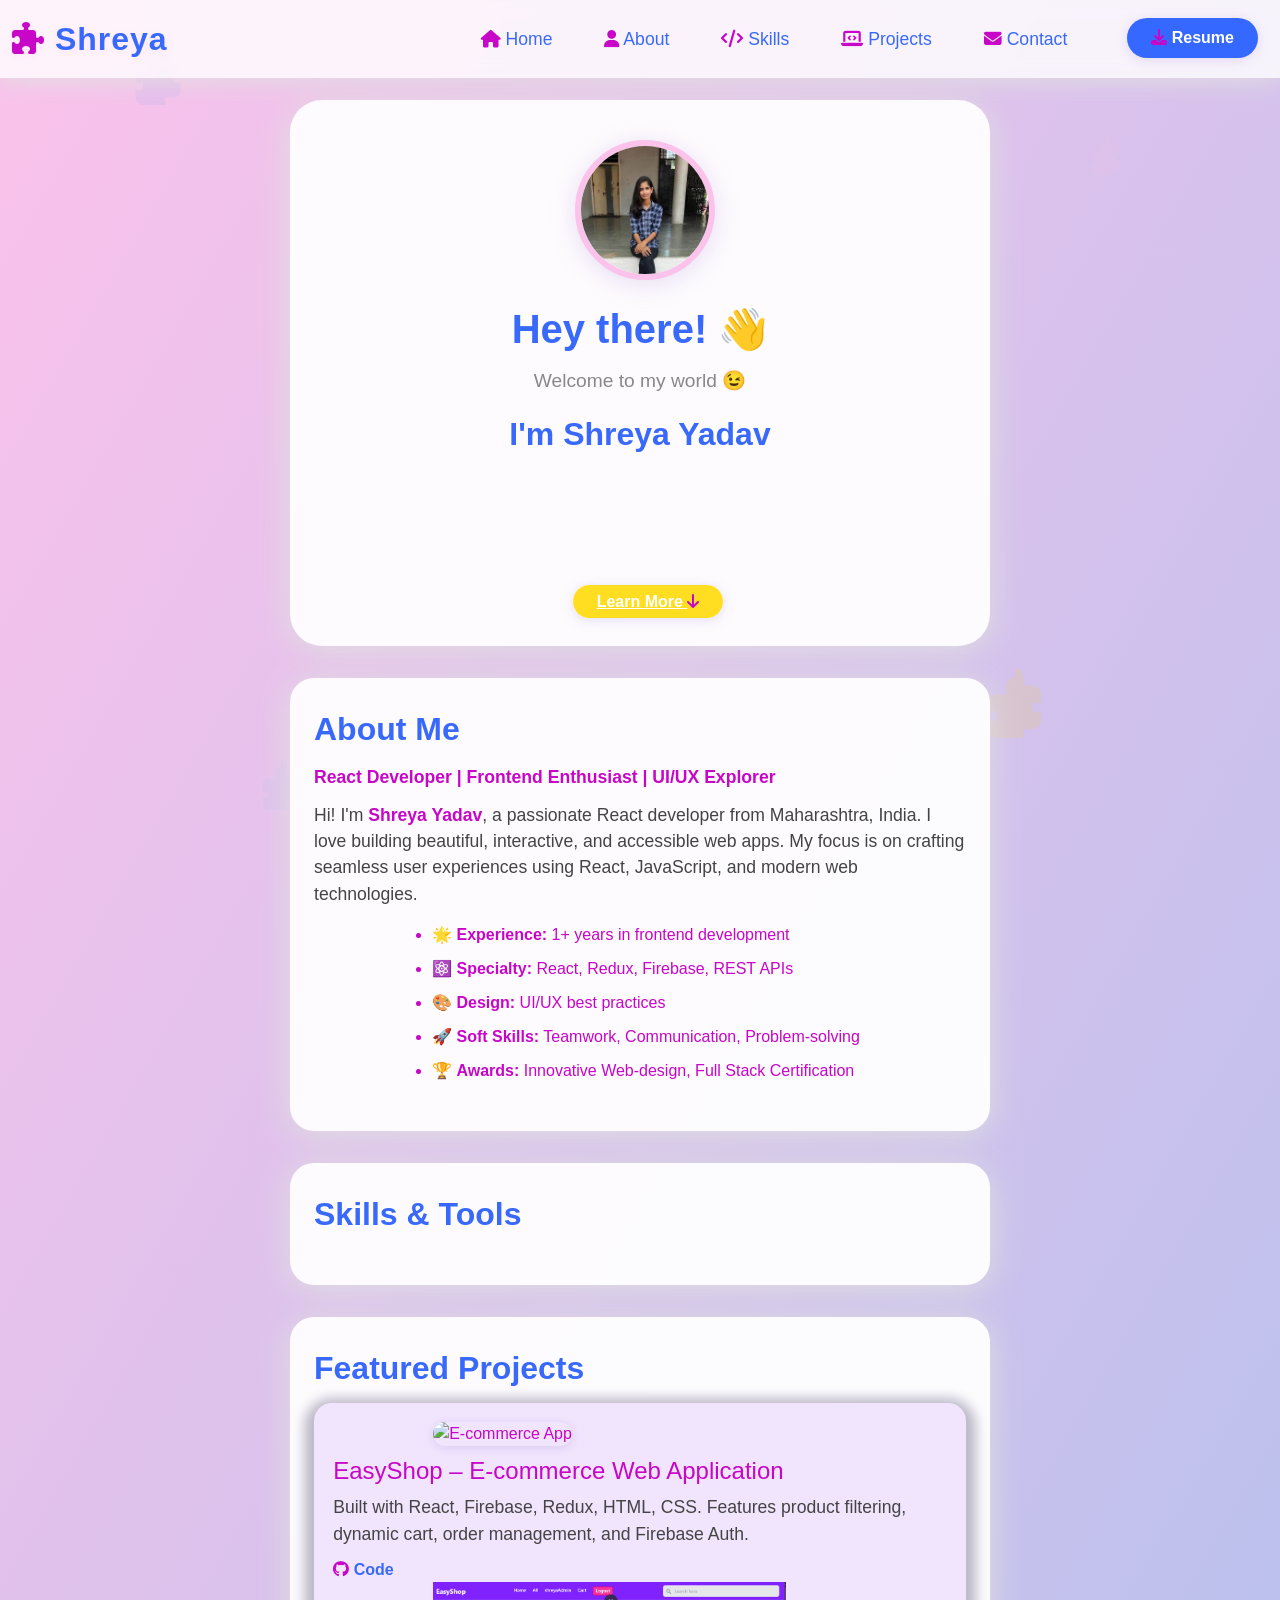
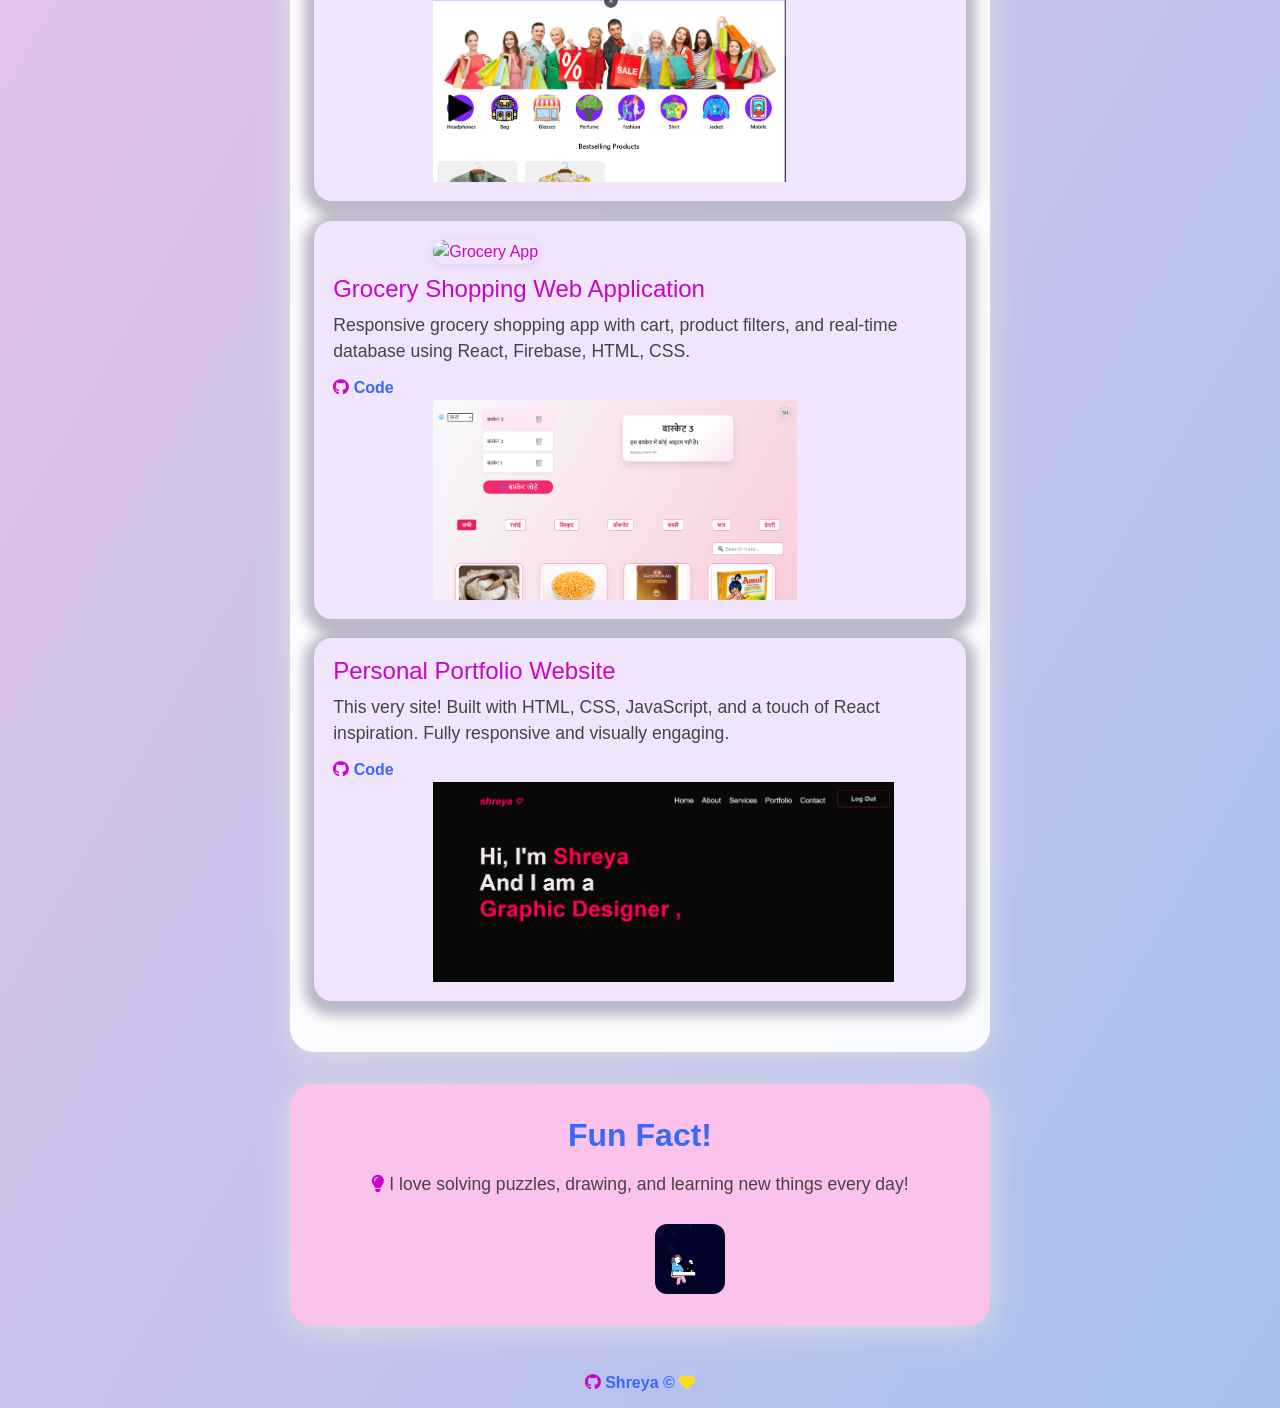
==== index.html @ 5e44603a "update project info" ====
<!DOCTYPE html>
<html lang="en">
  <head>
    <meta charset="utf-8" />
    <meta name="viewport" content="width=device-width, initial-scale=1" />
    <title>Shreya Yadav | React Developer Portfolio</title>
    <!-- Bootstrap CSS -->
    <link href="https://cdn.jsdelivr.net/npm/bootstrap@5.3.3/dist/css/bootstrap.min.css" rel="stylesheet" crossorigin="anonymous"/>
    <!-- Font Awesome -->
    <link rel="stylesheet" href="https://cdnjs.cloudflare.com/ajax/libs/font-awesome/6.6.0/css/all.min.css" crossorigin="anonymous" referrerpolicy="no-referrer"/>
    <!-- Custom CSS -->
    <link rel="stylesheet" href="style.css" />
    <style>
      :root {
        --primary: #f8fafc;
        --accent: #3869fa;
        --accent2: #fbc2eb;
        --text: #232946;
        --highlight: #ffde21;
        --nav-bg: #ffffffcc;
        --nav-shadow: 0 2px 24px 0 #e0e0e0;
        --card-bg: #ffffffee;
        --card-shadow: 0 4px 32px 0 #e0e0e0;
        --gradient: linear-gradient(120deg, #fbc2eb 0%, #a6c1ee 100%);
        --button-bg: #3568ff;
        --button-hover: #ffd803;
      }
      body {
        background: var(--gradient);
        min-height: 100vh;
        font-family: "Segoe UI", "Poppins", Arial, sans-serif;
        color: var(--text);
        overflow-x: hidden;
      }
      .navbar {
        background: var(--nav-bg) !important;
        box-shadow: var(--nav-shadow);
        backdrop-filter: blur(8px);
      }
      .navbar-brand {
        font-weight: 700;
        font-size: 2rem;
        color: var(--accent) !important;
        letter-spacing: 1px;
        text-shadow: 0 2px 8px #fbc2eb44;
      }
      .navbar-nav .nav-link {
        color: var(--accent) !important;
        font-weight: 500;
        font-size: 1.1rem;
        margin-right: 1rem;
        transition: color 0.2s;
      }
      .navbar-nav .nav-link:hover {
        color: var(--highlight) !important;
      }
      .resume-btn {
        background: var(--button-bg);
        color: #fff !important;
        border-radius: 30px;
        padding: 0.5rem 1.5rem;
        font-weight: 600;
        border: none;
        transition: background 0.3s, color 0.3s, box-shadow 0.3s;
        box-shadow: 0 2px 12px #a18cd144;
        margin-left: 1rem;
      }
      .resume-btn:hover {
        background: var(--button-hover);
        color: var(--accent) !important;
        box-shadow: 0 4px 24px #fbc2eb44;
      }
      .main {
        padding-top: 100px;
        min-height: 100vh;
        display: flex;
        flex-direction: column;
        align-items: center;
      }
      .profile-card {
        background: var(--card-bg);
        box-shadow: var(--card-shadow);
        border-radius: 32px;
        padding: 2.5rem 2rem 2rem 2rem;
       
        margin-bottom: 2rem;
        max-width: 700px;
        width: 100%;
        text-align: center;
        position: relative;
        overflow: hidden;
        animation: fadeInUp 1.2s cubic-bezier(.23,1.01,.32,1) both;
        
      }
      @keyframes fadeInUp {
        0% { opacity: 0; transform: translateY(60px);}
        100% { opacity: 1; transform: translateY(0);}
      }
      .profile-pic {
        width: 140px;
        height: 140px;
        object-fit: cover;
        border-radius: 50%;
        border: 6px solid var(--accent2);
        margin-bottom: 1.2rem;
        box-shadow: 0 4px 24px #a18cd144;
        background: #fff;
        animation: bounceIn 1.2s;
        margin-right: 90px;
      }
      @keyframes bounceIn {
        0% { transform: scale(0.7);}
        60% { transform: scale(1.1);}
        100% { transform: scale(1);}
      }
      .home-title {
        font-size: 2.5rem;
        font-weight: 700;
        color: var(--accent);
        margin-bottom: 0.5rem;
      }
      .subtitle {
        font-size: 1.2rem;
        color: #888;
        margin-bottom: 1.2rem;
      }
      #element {
        font-size: 1.3rem;
        font-style: italic;
        color: var(--highlight);
        margin-bottom: 1.5rem;
        display: block;
        min-height: 32px;
      }
      .about, .contact, .skills, .projects, .fun-fact {
        background: var(--card-bg);
        box-shadow: var(--card-shadow);
        border-radius: 24px;
        padding: 2rem 1.5rem;
        margin-bottom: 2rem;
        max-width: 700px;
        width: 100%;
        animation: fadeInUp 1.2s cubic-bezier(.23,1.01,.32,1) both;
      }
      .about h1, .contact h1, .skills h1, .projects h1, .fun-fact h1 {
        color: var(--accent);
        font-size: 2rem;
        font-weight: 700;
        margin-bottom: 1rem;
      }
      .about p, .contact p, .skills p, .projects p, .fun-fact p {
        color: #444;
        font-size: 1.1rem;
        margin-bottom: 0.7rem;
      }
      .social-icons {
        margin-top: 1.5rem;
        display: flex;
        justify-content: center;
        gap: 1.2rem;
      }
      .social-icons a {
        color: var(--accent);
        font-size: 2rem;
        transition: color 0.2s, transform 0.2s;
      }
      .social-icons a:hover {
        color: var(--highlight);
        transform: scale(1.2) rotate(-8deg);
      }
      .contact-info {
        text-align: center;
      }
      .mail, .phone {
        display: flex;
        align-items: center;
        justify-content: center;
        gap: 0.7rem;
        font-size: 1.1rem;
        color: var(--accent);
        margin-bottom: 0.5rem;
      }
      .mail i, .phone i {
        color: var(--highlight);
        font-size: 1.3rem;
      }
      .copyright {
        width: 100%;
        text-align: center;
        padding: 1.5rem 0 0.5rem 0;
        color: #888;
        font-size: 1rem;
        background: transparent;
      }
      .copyright a {
        color: var(--accent);
        text-decoration: none;
        font-weight: 600;
        transition: color 0.2s;
      }
      .copyright a:hover {
        color: var(--highlight);
      }
      /* Animated puzzle pieces */
      .puzzle {
        position: absolute;
        z-index: 0;
        opacity: 0.12;
        animation: floatPuzzle 12s infinite linear;
      }
      .puzzle.p1 { top: 5%; left: 10%; width: 60px; animation-delay: 0s;}
      .puzzle.p2 { top: 15%; right: 12%; width: 40px; animation-delay: 2s;}
      .puzzle.p3 { bottom: 10%; left: 20%; width: 50px; animation-delay: 4s;}
      .puzzle.p4 { bottom: 18%; right: 18%; width: 70px; animation-delay: 6s;}
      @keyframes floatPuzzle {
        0% { transform: translateY(0) rotate(0deg);}
        50% { transform: translateY(-30px) rotate(10deg);}
        100% { transform: translateY(0) rotate(0deg);}
      }
      /* Animated floating dev image */
      .dev-graphic {
        width: 220px;
        margin: 1.5rem auto 0 auto;
        display: block;
        border-radius: 24px;
        box-shadow: 0 4px 24px #a18cd144;
        animation: floatDev 4s ease-in-out infinite;
        background: #fff;
      }
      @keyframes floatDev {
        0%,100% { transform: translateY(0);}
        50% { transform: translateY(-18px);}
      }
      /* Skills grid */
      .skills-list {
        display: flex;
        flex-wrap: wrap;
        gap: 1.2rem;
        justify-content: center;
        margin-top: 1.2rem;
      }
      .skill-badge {
        background: var(--accent2);
        color: var(--text);
        border-radius: 18px;
        padding: 0.5rem 1.2rem;
        font-weight: 600;
        font-size: 1rem;
        box-shadow: 0 2px 8px #a18cd144;
        margin-bottom: 0.5rem;
        transition: background 0.2s, color 0.2s, transform 0.2s;
        cursor: pointer;
      }
      .skill-badge:hover {
        background: var(--highlight);
        color: var(--accent);
        transform: scale(1.08) rotate(-3deg);
      }
      /* Project cards */
      .project-card {
        background: #f1e4fd;
        border-radius: 18px;
        box-shadow: 0 5px  12px 10px rgba(16, 2, 51, 0.267);
        padding: 1.2rem;
        margin-bottom: 1.2rem;
        text-align: left;
        transition: box-shadow 0.2s, transform 0.2s;
        position: relative;
      }
      .project-card:hover {
        box-shadow: 0 6px 24px #a18cd144;
        transform: scale(1.03);
      }
      .project-img {
        width: 100%;
        max-width: 320px;
        border-radius: 12px;
        margin-bottom: 0.7rem;
        box-shadow: 0 2px 8px #a18cd144;
      }
      .project-links a {
        margin-right: 1rem;
        color: var(--accent);
        font-weight: 600;
        text-decoration: none;
        transition: color 0.2s;
      }
      .project-links a:hover {
        color: var(--highlight);
      }
      /* Responsive */
      @media (max-width: 768px) {
        .profile-card, .about, .contact, .skills, .projects, .fun-fact {
          padding: 1.2rem 0.5rem;
        }
        .main {
          padding-top: 70px;
        }
        .profile-pic, .dev-graphic {
          width: 90px;
          height: 90px;
        }
        .home-title {
          font-size: 1.5rem;
        }
        .project-img {
          max-width: 100%;
        }
      }
    </style>
  </head>
  <body>
    <!-- Floating puzzle SVGs for animation -->
    <svg class="puzzle p1" viewBox="0 0 64 64"><path fill="#7f9cf5" d="M32 0a8 8 0 0 1 8 8v8h8a8 8 0 0 1 8 8v8h-8v8h8v8a8 8 0 0 1-8 8h-8v8a8 8 0 0 1-8 8h-8v-8h-8a8 8 0 0 1-8-8v-8h8v-8h-8v-8a8 8 0 0 1 8-8h8v-8a8 8 0 0 1 8-8z"/></svg>
    <svg class="puzzle p2" viewBox="0 0 64 64"><path fill="#fbc2eb" d="M32 0a8 8 0 0 1 8 8v8h8a8 8 0 0 1 8 8v8h-8v8h8v8a8 8 0 0 1-8 8h-8v8a8 8 0 0 1-8 8h-8v-8h-8a8 8 0 0 1-8-8v-8h8v-8h-8v-8a8 8 0 0 1 8-8h8v-8a8 8 0 0 1 8-8z"/></svg>
    <svg class="puzzle p3" viewBox="0 0 64 64"><path fill="#a6c1ee" d="M32 0a8 8 0 0 1 8 8v8h8a8 8 0 0 1 8 8v8h-8v8h8v8a8 8 0 0 1-8 8h-8v8a8 8 0 0 1-8 8h-8v-8h-8a8 8 0 0 1-8-8v-8h8v-8h-8v-8a8 8 0 0 1 8-8h8v-8a8 8 0 0 1 8-8z"/></svg>
    <svg class="puzzle p4" viewBox="0 0 64 64"><path fill="#ffd803" d="M32 0a8 8 0 0 1 8 8v8h8a8 8 0 0 1 8 8v8h-8v8h8v8a8 8 0 0 1-8 8h-8v8a8 8 0 0 1-8 8h-8v-8h-8a8 8 0 0 1-8-8v-8h8v-8h-8v-8a8 8 0 0 1 8-8h8v-8a8 8 0 0 1 8-8z"/></svg>
    <!-- Navbar -->
    <nav class="navbar navbar-expand-lg fixed-top">
      <div class="container-fluid">
        <a class="navbar-brand" href="index.html">
          <i class="fa-solid fa-puzzle-piece"></i> Shreya
        </a>
        <button class="navbar-toggler" type="button" data-bs-toggle="collapse" data-bs-target="#navbarSupportedContent" aria-controls="navbarSupportedContent" aria-expanded="false" aria-label="Toggle navigation">
          <span class="navbar-toggler-icon"></span>
        </button>
        <div class="collapse navbar-collapse" id="navbarSupportedContent">
          <ul class="navbar-nav ms-auto mb-2 mb-lg-0">
            <li class="nav-item">
              <a class="nav-link active" aria-current="page" href="#home"><i class="fa fa-home"></i> Home</a>
            </li>
            <li class="nav-item">
              <a class="nav-link" href="#about"><i class="fa fa-user"></i> About</a>
            </li>
            <li class="nav-item">
              <a class="nav-link" href="#skills"><i class="fa fa-code"></i> Skills</a>
            </li>
            <li class="nav-item">
              <a class="nav-link" href="#projects"><i class="fa fa-laptop-code"></i> Projects</a>
            </li>
            <li class="nav-item">
              <a class="nav-link" href="#contact"><i class="fa fa-envelope"></i> Contact</a>
            </li>
            <li class="nav-item">
              <button class="resume-btn" id="downloadResume"><i class="fa fa-download"></i> Resume</button>
            </li>
          </ul>
        </div>
      </div>
    </nav>
    <!-- Main Content -->
    <div class="main" id="home">
      <div class="profile-card">
        <img src="./images/mi2.png" alt="Shreya Yadav" class="profile-pic" />
        <div class="home-title">Hey there! 👋</div>
        <div class="subtitle">Welcome to my world 😉</div>
        <h1 class="center" style="font-size: 2rem; color: var(--accent); font-weight: 700;">I'm Shreya Yadav</h1>
        <span id="element"></span>
        <!-- <img src="./images/mi2.png" alt="React Developer" class="dev-graphic" id="devGraphic" /> -->
        <div style="margin-top: 1.5rem;">
          <a href="#about" class="resume-btn" style="background: var(--highlight); color: var(--text);">Learn More <i class="fa fa-arrow-down"></i></a>
        </div>
      </div>
      <!-- About Section -->
      <div class="about" id="about">
        <h1>About Me</h1>
        <p>
          <b>React Developer | Frontend Enthusiast | UI/UX Explorer</b>
        </p>
        <p>
          Hi! I'm <b>Shreya Yadav</b>, a passionate React developer from Maharashtra, India. I love building beautiful, interactive, and accessible web apps. My focus is on crafting seamless user experiences using React, JavaScript, and modern web technologies.
        </p>
        <ul style="text-align:left; margin: 1rem auto; max-width: 500px;">
          <li>🌟 <b>Experience:</b> 1+ years in frontend development</li>
          <li>⚛️ <b>Specialty:</b> React, Redux, Firebase, REST APIs</li>
          <li>🎨 <b>Design:</b>  UI/UX best practices</li>
          <li>🚀 <b>Soft Skills:</b> Teamwork, Communication, Problem-solving</li>
          <li>🏆 <b>Awards:</b> Innovative Web-design, Full Stack Certification</li>
        </ul>
      </div>
      <!-- Skills Section -->
      <div class="skills" id="skills">
        <h1>Skills & Tools</h1>
        <div class="skills-list" id="skillsList">
          <!-- JS will populate skills here -->
        </div>
      </div>
      <!-- Projects Section -->
      <div class="projects" id="projects">
        <h1>Featured Projects</h1>
        <div class="project-card">
          <img src="https://user-images.githubusercontent.com/106291230/236678464-6e3e9b3e-6a2b-4b3d-8e0e-7e7e9b3e9b3e.png" alt="E-commerce App" class="project-img"/>
          <h4>EasyShop – E-commerce Web Application</h4>
          <p>
            Built with React, Firebase, Redux, HTML, CSS. Features product filtering, dynamic cart, order management, and Firebase Auth.
          </p>
          <div class="project-links">
            <a href="https://github.com/shreyay4060/ecommerce/tree/main/vite-project" target="_blank"><i class="fa-brands fa-github"></i> Code</a>
          </div>
          <img src="./images/image.png" height="200px" alt="">
        </div>
        <div class="project-card">
          <img src="https://user-images.githubusercontent.com/106291230/236678464-6e3e9b3e-6a2b-4b3d-8e0e-7e7e9b3e9b3e.png" alt="Grocery App" height="100px" class="project-img"/>
          <h4>Grocery Shopping Web Application</h4>
          <p>
            Responsive grocery shopping app with cart, product filters, and real-time database using React, Firebase, HTML, CSS.
          </p>
          <div class="project-links">
            <a href="https://github.com/shreyay4060/grocery" target="_blank"><i class="fa-brands fa-github"></i> Code</a>
          </div>
          <img src="./images/grocery.png" height="200px" alt="">
        </div>
        <div class="project-card">
          <!-- <img src="./images/mi2.png" alt="Portfolio" class="project-img"/> -->
          <h4>Personal Portfolio Website</h4>
          <p>
            This very site! Built with HTML, CSS, JavaScript, and a touch of React inspiration. Fully responsive and visually engaging.
          </p>
          <div class="project-links">
            <a href="https://github.com/shreyay4060/portfolio-website" target="_blank"><i class="fa-brands fa-github"></i> Code</a>
          </div>
          <img src="./images/portfolio1.png" height="200px" alt="">
        </div>
      </div>
      <!-- Fun Fact Card -->
      <div class="fun-fact" style="background: var(--accent2); color: var(--text); text-align:center; animation: fadeInUp 1.5s 0.5s both;">
        <h1 style="color: var(--accent);">Fun Fact!</h1>
        <p>
          <i class="fa-solid fa-lightbulb"></i> I love solving puzzles, drawing, and learning new things every day!
        </p>
        <img src="./images/mi.png" alt="Fun Puzzle" style="width: 70px; border-radius: 12px; margin-top: 1rem;"/>
      </div>
      <!-- Copyright -->
      <div class="copyright">
        <p>
          <a href="https://github.com/shreyay4060" target="_blank">
            <i class="fa-brands fa-github"></i> Shreya &copy; <span id="year"></span>
            <i class="fa-solid fa-heart" style="color: var(--highlight);"></i>
          </a>
        </p>
      </div>
    </div>
    <!-- Typed.js -->
    <script src="https://unpkg.com/typed.js@2.1.0/dist/typed.umd.js"></script>
    <!-- Bootstrap JS -->
    <script src="https://cdn.jsdelivr.net/npm/bootstrap@5.3.3/dist/js/bootstrap.bundle.min.js" crossorigin="anonymous"></script>
    <!-- Custom JS -->
    <script>
      // Typed.js animation
      var typed = new Typed("#element", {
        strings: [
          "React Developer",
          "Frontend Engineer",
          "UI/UX Enthusiast",
          "JavaScript Lover",
          "Open Source Contributor",
          "Creative Thinker",
          "Puzzle Solver",
          "Tech Explorer"
        ],
        typeSpeed: 60,
        backSpeed: 30,
        loop: true,
      });

      // Download Resume functionality
      document.getElementById("downloadResume").addEventListener("click", function () {
        const link = document.createElement("a");
        link.href = "./resume.pdf";
        link.download = "Shreya_Yadav_Resume.pdf";
        document.body.appendChild(link);
        link.click();
        document.body.removeChild(link);
      });

      // Smooth scroll for nav links
      document.querySelectorAll('.nav-link[href^="#"]').forEach((anchor) => {
        anchor.addEventListener("click", function (e) {
          e.preventDefault();
          const target = document.querySelector(this.getAttribute("href"));
          if (target) {
            window.scrollTo({
              top: target.offsetTop - 80,
              behavior: "smooth",
            });
          }
        });
      });

      // Set copyright year
      document.getElementById("year").textContent = new Date().getFullYear();

      // Animate profile card on scroll
      window.addEventListener("scroll", function () {
        const card = document.querySelector(".profile-card");
        if (window.scrollY > 40) {
          card.style.boxShadow = "0 8px 32px #a18cd144";
          card.style.transform = "scale(1.02)";
        } else {
          card.style.boxShadow = "var(--card-shadow)";
          card.style.transform = "scale(1)";
        }
      });

      // Animated skill badges
      const skills = [
        { name: "React", icon: "fa-brands fa-react" },
        { name: "Redux", icon: "fa-solid fa-diagram-project" },
        { name: "JavaScript", icon: "fa-brands fa-js" },
        { name: "HTML5", icon: "fa-brands fa-html5" },
        { name: "CSS3", icon: "fa-brands fa-css3-alt" },
        { name: "Firebase", icon: "fa-solid fa-fire" },
        { name: "Node.js", icon: "fa-brands fa-node-js" },
        { name: "Git", icon: "fa-brands fa-git-alt" },
        { name: "Figma", icon: "fa-brands fa-figma" },
        { name: "Bootstrap", icon: "fa-brands fa-bootstrap" },
        { name: "Tailwind CSS", icon: "fa-solid fa-wind" },
        { name: "VS Code", icon: "fa-solid fa-code" }
      ];
      const skillsList = document.getElementById("skillsList");
      skills.forEach(skill => {
        const badge = document.createElement("span");
        badge.className = "skill-badge";
        badge.innerHTML = `<i class="${skill.icon}" style="margin-right:7px"></i>${skill.name}`;
        badge.addEventListener("mouseenter", () => {
          badge.textContent = `I love ${skill.name}!`;
        });
        badge.addEventListener("mouseleave", () => {
          badge.innerHTML = `<i class="${skill.icon}" style="margin-right:7px"></i>${skill.name}`;
        });
        skillsList.appendChild(badge);
      });

      // Animate dev image on click (spin)
      document.getElementById("devGraphic").addEventListener("click", function() {
        this.style.transition = "transform 0.7s cubic-bezier(.23,1.01,.32,1)";
        this.style.transform = "rotate(360deg) scale(1.1)";
        setTimeout(() => {
          this.style.transform = "";
        }, 700);
      });

      // Show random motivational quote on page load
      const quotes = [
        "Code is like humor. When you have to explain it, it’s bad.",
        "First, solve the problem. Then, write the code.",
        "Experience is the name everyone gives to their mistakes.",
        "In order to be irreplaceable, one must always be different.",
        "JavaScript is the duct tape of the Internet.",
        "React: Learn once, write anywhere!"
      ];
      window.addEventListener("DOMContentLoaded", () => {
        const funFact = document.querySelector(".fun-fact");
        const quote = document.createElement("p");
        quote.style.fontStyle = "italic";
        quote.style.marginTop = "1rem";
        quote.textContent = "💡 " + quotes[Math.floor(Math.random() * quotes.length)];
        funFact.appendChild(quote);
      });
    </script>
  </body>
</html>
---- style.css ----
*{
    margin: 0;
    padding: 0;
    color: rgb(199, 6, 199);
    /* padding: 1px; */
}
.body{
    width: 100vw;
    height: 100vh;
}
.portfolio{
    height: 100%;
    width: 100%;
 

}
.voilate{
    color: rgb(199, 6, 199);
    font-size: 1.2rem;
    font-weight:450;
}
.navbar{
    background-color: rgb(0, 7, 63);
    /* width: 90%; */
    width: 100vw;
    position: fixed;
}
main{

    /* height: 100vh; */
    width: 100vw;
    display: flex;
    justify-content: center;
    align-items: center;
    background-color:#00002b;
}
.home{
    margin-top: 130px;

}
.center{
    display: flex;
    justify-content: center;
    align-items: center;
}
.navbar-toggler-icon {
    color: rgb(134, 3, 134);
    background-image: url("data:image/svg+xml;charset=utf8,%3Csvg viewBox='0 0 30 30' xmlns='http://www.w3.org/2000/svg'%3E%3Cpath stroke='rgba(212, 2, 212, 1)' stroke-width='2' stroke-linecap='round' stroke-miterlimit='10' d='M4 7h22M4 15h22M4 23h22'/%3E%3C/svg%3E");
}
.ticon{
    color: rgb(134, 3, 134);
    background-image: url("data:image/svg+xml;charset=utf8,%3Csvg viewBox='0 0 30 30' xmlns='http://www.w3.org/2000/svg'%3E%3Cpath stroke='rgba(212, 2, 212, 1)' stroke-width='2' stroke-linecap='round' stroke-miterlimit='10' d='M4 7h22M4 15h22M4 23h22'/%3E%3C/svg%3E");
    
}
.world{
    margin: 30px;
    margin-top: 50px;
}
img{
    margin-left: 100px;
}
#element{
    display: flex;
    justify-content:center;
    font-style: italic;
    font-size: 2rem;
    margin-top: 80px;
    

}
li{
    margin: 10px;
}


.video{
    margin-top: 20px;
    /* height: 300px;
    width: 500px; */
    display: flex;
    margin-left: -30px;
    justify-content: center;
    align-items: center;
}
.video img{

    height: 300px;
    /* margin-top: ; */
    margin-bottom: 60px;
    display: flex;
    justify-content: center;
}
.content {
    position: relative;
    z-index: 1; /* Ensure content stays above the video */
    color: rgb(156, 150, 150);
    text-align: center;
    padding-top: 20%;
}


.about{
    background-color: rgb(6, 3, 46);
    padding-bottom: 50px;
}
.about .p h1{
    display: flex;
    justify-content: center;
    padding-top: 40px;
}
.about .p p{
    color: aliceblue;
    font-size: 20px;
    padding-top: 30px;
}
.contact{
    background-color: rgb(2, 2, 52);
    border: 1px solid rgb(1, 0, 14,0.5);
    margin-top: -20px;
    padding-top: 70px;
}

.contact .contact-info p{
    display: flex;
    justify-content: center;
    color: aliceblue;
}

/* Contact */

.contact-left{
    flex-basis: 35%;
}
.contact-right{
    flex-basis: 60%;
}
.contact-left p{
    margin-top: 30px;
    display: flex;
    justify-content: center;
    align-items: center;

}
.contact-left p i {
    color: #870bcf;
    /* margin-right: 15px; */
    /* margin-left: -23rem; */
    align-items: start;
    font-size: 30px;
    /* margin-right: 15px; */
    transition: transform (0.5s);
}
.contact-left p i:hover{
    color: #b00f42;
   /* margin-left: 60px; */
    transform: translateY(-5px)
}
.mail{
    display: flex;
    justify-content: center;
    align-items: center;
    margin-top: 80px;
}

.social-icons{
    margin-top: 30px;
    display: flex;
    justify-content: center;
    padding-bottom: 50px;
}
.social-icons a{
    text-decoration: none;
    font-size: 30px;
    margin: 15px;
    columns: #ababab;
    display: inline-block;
    transition: transform (0.5s);
    /* display: flex; */
}
.social-icons a:hover{
    color: #ff004f;
    transform: translateY(-5px)
}

.copyright{
    width: 100%;
    height: 50px;
    text-align: center;
    padding: 25px;
    color: #010125;
    background: #03023a;
    font-weight: 300;
    /* margin-top: 20px; */
    border: #010125;
    text-decoration: none;
    color: #dc356a;
    display: flex;
    justify-content: center;
    align-items: center;
    padding-top: 33px;
}
.copyright p{
    color:#09001d;
    text-decoration: none;
    text-decoration: none;
}
.copyright p:hover{
    color:#ad0339;
    text-decoration: none;
}
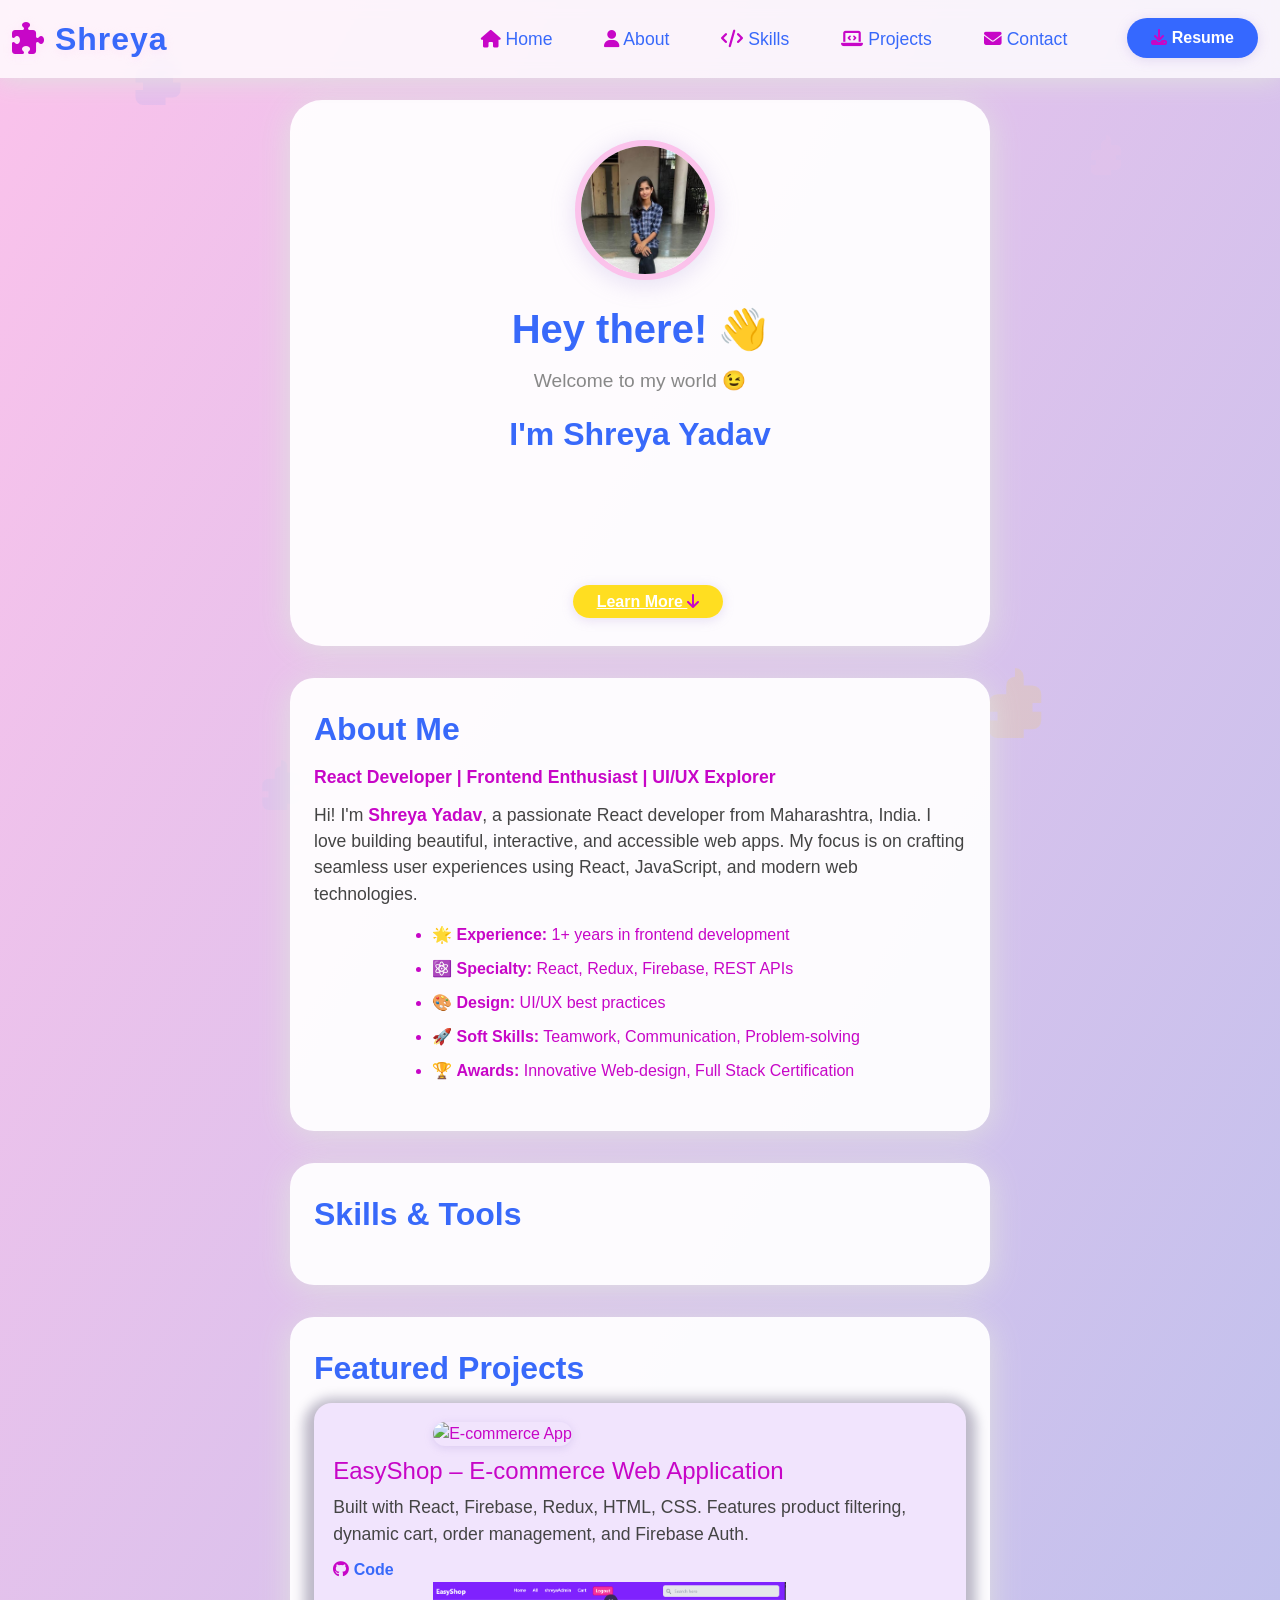
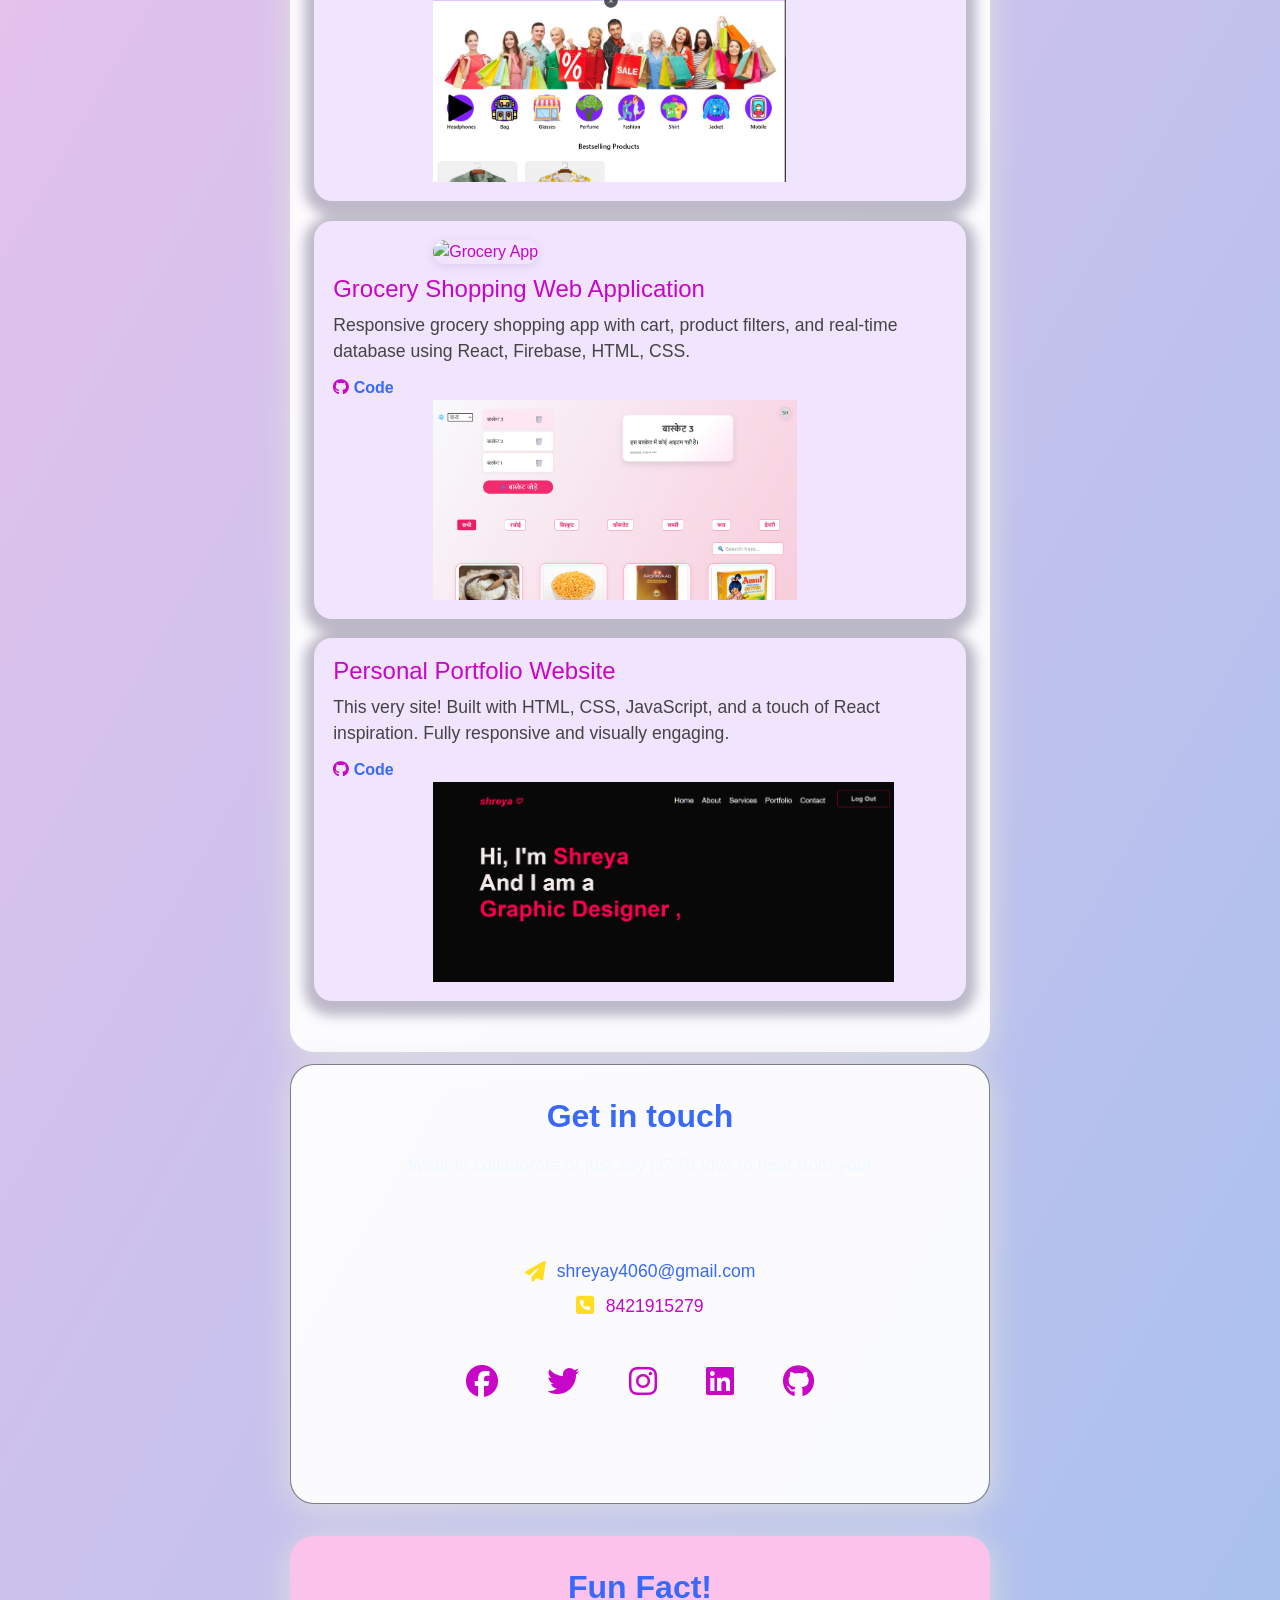
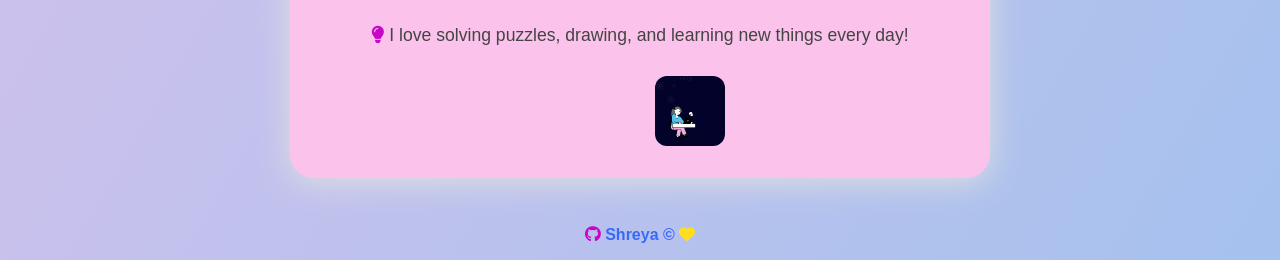
==== commit f5d390dc: "add screenshot of portfolio" ====
--- a/index.html
+++ b/index.html
@@ -370,6 +370,7 @@
         <p>
           Hi! I'm <b>Shreya Yadav</b>, a passionate React developer from Maharashtra, India. I love building beautiful, interactive, and accessible web apps. My focus is on crafting seamless user experiences using React, JavaScript, and modern web technologies.
         </p>
+        
         <ul style="text-align:left; margin: 1rem auto; max-width: 500px;">
           <li>🌟 <b>Experience:</b> 1+ years in frontend development</li>
           <li>⚛️ <b>Specialty:</b> React, Redux, Firebase, REST APIs</li>
@@ -420,6 +421,27 @@
             <a href="https://github.com/shreyay4060/portfolio-website" target="_blank"><i class="fa-brands fa-github"></i> Code</a>
           </div>
           <img src="./images/portfolio1.png" height="200px" alt="">
+        </div>
+      </div>
+      <div class="contact" id="contact">
+        <div class="contact-info">
+          <h1>Get in touch</h1>
+          <p>Want to collaborate or just say hi? I'd love to hear from you!</p>
+          <div class="mail">
+            <i class="fa-solid fa-paper-plane"></i>
+            <a href="mailto:shreyay4060@gmail.com" style="color:var(--accent);text-decoration:none;">shreyay4060@gmail.com</a>
+          </div>
+          <div class="phone">
+            <i class="fa-solid fa-square-phone"></i>
+            <span>8421915279</span>
+          </div>
+        </div>
+        <div class="social-icons">
+          <a href="https://www.facebook.com/" target="_blank"><i class="fa-brands fa-facebook"></i></a>
+          <a href="https://twitter.com/shreyaycode" target="_blank"><i class="fa-brands fa-twitter"></i></a>
+          <a href="https://www.instagram.com/shreegraphics.dev" target="_blank"><i class="fa-brands fa-instagram"></i></a>
+          <a href="https://www.linkedin.com/in/shreya-yadav-53286028b" target="_blank"><i class="fa-brands fa-linkedin"></i></a>
+          <a href="https://github.com/shreyay4060" target="_blank"><i class="fa-brands fa-github"></i></a>
         </div>
       </div>
       <!-- Fun Fact Card -->
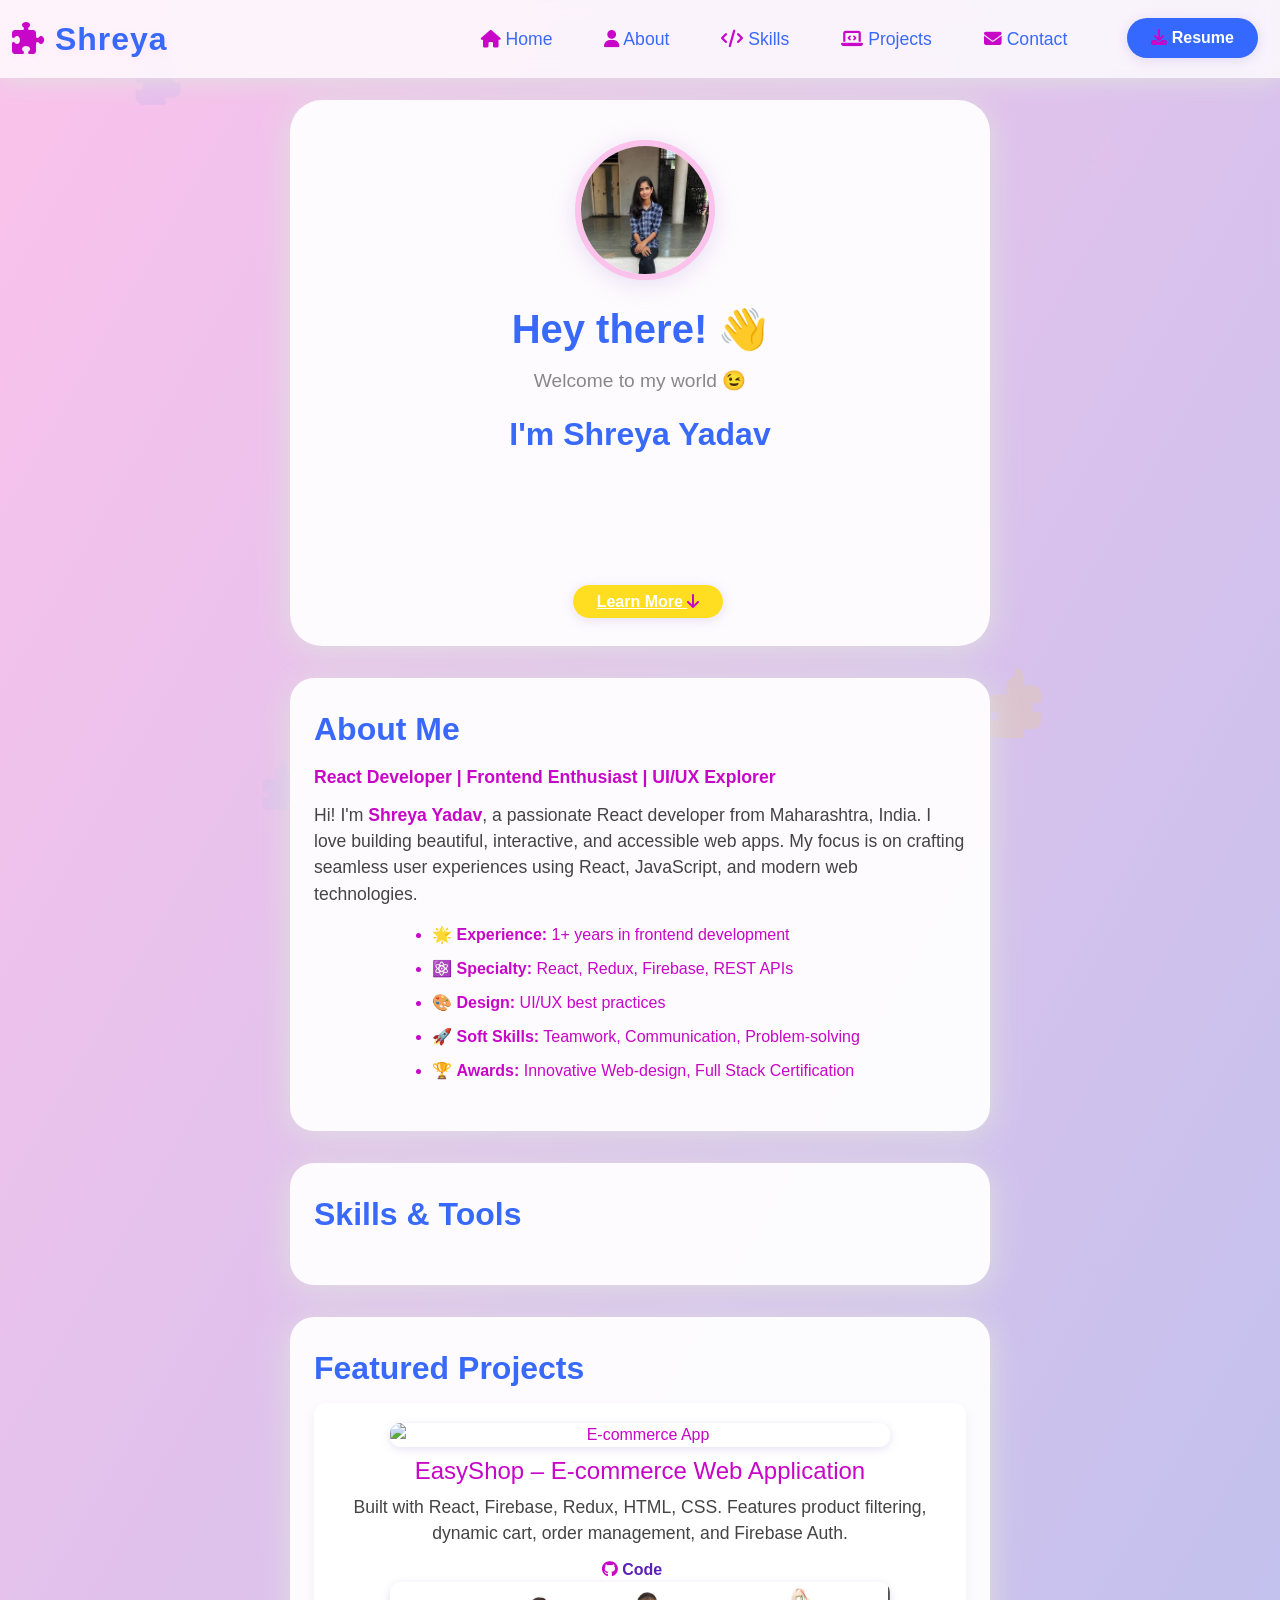
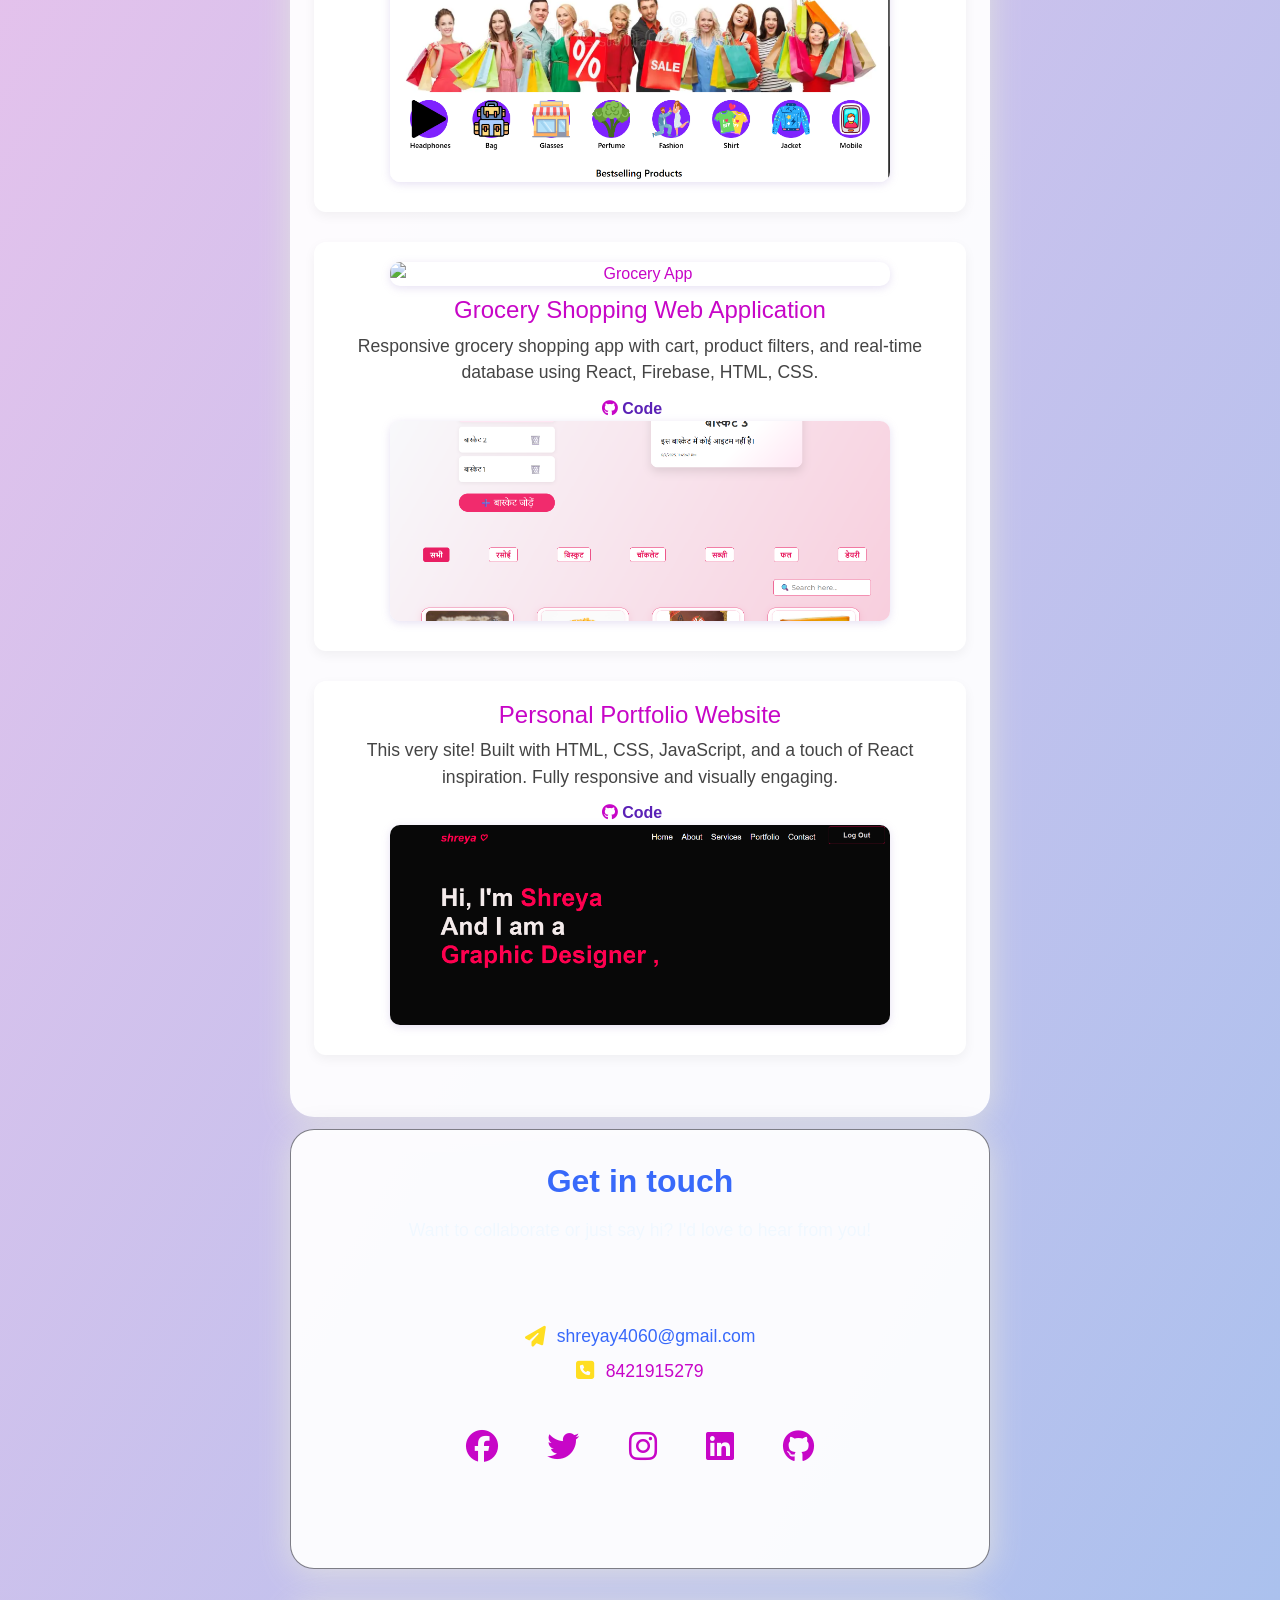
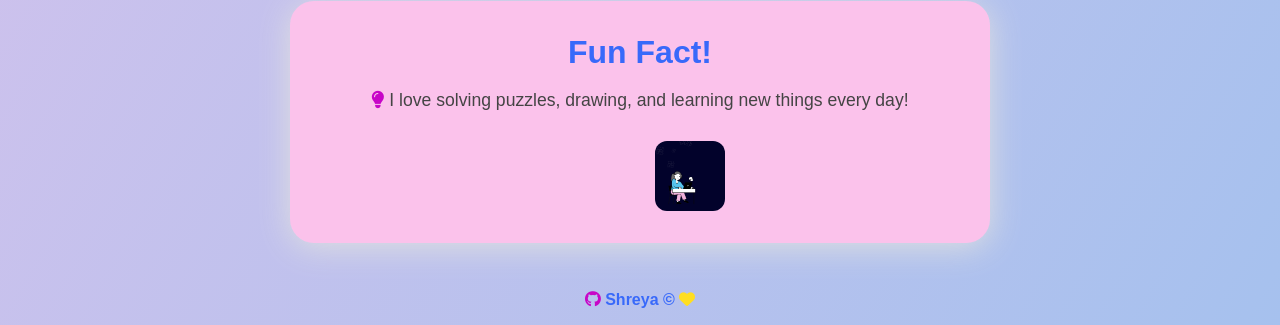
==== commit 6c66e487: "update index.html file" ====
--- a/index.html
+++ b/index.html
@@ -288,6 +288,34 @@
       .project-links a:hover {
         color: var(--highlight);
       }
+      /* Make images responsive and centered */
+.project-img.responsive-img {
+  width: 100%;
+  max-width: 500px;
+  height: auto;
+  max-height: 200px;
+  display: block;
+  margin: 0 auto 10px auto;
+  object-fit: cover;
+  border-radius: 10px;
+}
+
+/* Optional styling for the .project-card */
+.project-card {
+  padding: 20px;
+  margin-bottom: 30px;
+  background-color: #fff;
+  border-radius: 12px;
+  box-shadow: 0 4px 12px rgba(0, 0, 0, 0.05);
+  text-align: center;
+}
+
+.project-links a {
+  color: #5b21b6;
+  font-weight: bold;
+  text-decoration: none;
+}
+
       /* Responsive */
       @media (max-width: 768px) {
         .profile-card, .about, .contact, .skills, .projects, .fun-fact {
@@ -387,42 +415,52 @@
         </div>
       </div>
       <!-- Projects Section -->
-      <div class="projects" id="projects">
-        <h1>Featured Projects</h1>
-        <div class="project-card">
-          <img src="https://user-images.githubusercontent.com/106291230/236678464-6e3e9b3e-6a2b-4b3d-8e0e-7e7e9b3e9b3e.png" alt="E-commerce App" class="project-img"/>
-          <h4>EasyShop – E-commerce Web Application</h4>
-          <p>
-            Built with React, Firebase, Redux, HTML, CSS. Features product filtering, dynamic cart, order management, and Firebase Auth.
-          </p>
-          <div class="project-links">
-            <a href="https://github.com/shreyay4060/ecommerce/tree/main/vite-project" target="_blank"><i class="fa-brands fa-github"></i> Code</a>
-          </div>
-          <img src="./images/image.png" height="200px" alt="">
-        </div>
-        <div class="project-card">
-          <img src="https://user-images.githubusercontent.com/106291230/236678464-6e3e9b3e-6a2b-4b3d-8e0e-7e7e9b3e9b3e.png" alt="Grocery App" height="100px" class="project-img"/>
-          <h4>Grocery Shopping Web Application</h4>
-          <p>
-            Responsive grocery shopping app with cart, product filters, and real-time database using React, Firebase, HTML, CSS.
-          </p>
-          <div class="project-links">
-            <a href="https://github.com/shreyay4060/grocery" target="_blank"><i class="fa-brands fa-github"></i> Code</a>
-          </div>
-          <img src="./images/grocery.png" height="200px" alt="">
-        </div>
-        <div class="project-card">
-          <!-- <img src="./images/mi2.png" alt="Portfolio" class="project-img"/> -->
-          <h4>Personal Portfolio Website</h4>
-          <p>
-            This very site! Built with HTML, CSS, JavaScript, and a touch of React inspiration. Fully responsive and visually engaging.
-          </p>
-          <div class="project-links">
-            <a href="https://github.com/shreyay4060/portfolio-website" target="_blank"><i class="fa-brands fa-github"></i> Code</a>
-          </div>
-          <img src="./images/portfolio1.png" height="200px" alt="">
-        </div>
-      </div>
+      <!-- Projects Section -->
+<div class="projects" id="projects">
+  <h1>Featured Projects</h1>
+
+  <div class="project-card">
+    <img src="https://user-images.githubusercontent.com/106291230/236678464-6e3e9b3e-6a2b-4b3d-8e0e-7e7e9b3e9b3e.png" alt="E-commerce App" class="project-img responsive-img" />
+    <h4>EasyShop – E-commerce Web Application</h4>
+    <p>
+      Built with React, Firebase, Redux, HTML, CSS. Features product filtering, dynamic cart, order management, and Firebase Auth.
+    </p>
+    <div class="project-links">
+      <a href="https://github.com/shreyay4060/ecommerce/tree/main/vite-project" target="_blank">
+        <i class="fa-brands fa-github"></i> Code
+      </a>
+    </div>
+    <img src="./images/image.png" alt="EasyShop preview" class="project-img responsive-img" />
+  </div>
+
+  <div class="project-card">
+    <img src="https://user-images.githubusercontent.com/106291230/236678464-6e3e9b3e-6a2b-4b3d-8e0e-7e7e9b3e9b3e.png" alt="Grocery App" class="project-img responsive-img" />
+    <h4>Grocery Shopping Web Application</h4>
+    <p>
+      Responsive grocery shopping app with cart, product filters, and real-time database using React, Firebase, HTML, CSS.
+    </p>
+    <div class="project-links">
+      <a href="https://github.com/shreyay4060/grocery" target="_blank">
+        <i class="fa-brands fa-github"></i> Code
+      </a>
+    </div>
+    <img src="./images/grocery.png" alt="Grocery preview" class="project-img responsive-img" />
+  </div>
+
+  <div class="project-card">
+    <h4>Personal Portfolio Website</h4>
+    <p>
+      This very site! Built with HTML, CSS, JavaScript, and a touch of React inspiration. Fully responsive and visually engaging.
+    </p>
+    <div class="project-links">
+      <a href="https://github.com/shreyay4060/portfolio-website" target="_blank">
+        <i class="fa-brands fa-github"></i> Code
+      </a>
+    </div>
+    <img src="./images/portfolio1.png" alt="Portfolio preview" class="project-img responsive-img" />
+  </div>
+</div>
+
       <div class="contact" id="contact">
         <div class="contact-info">
           <h1>Get in touch</h1>
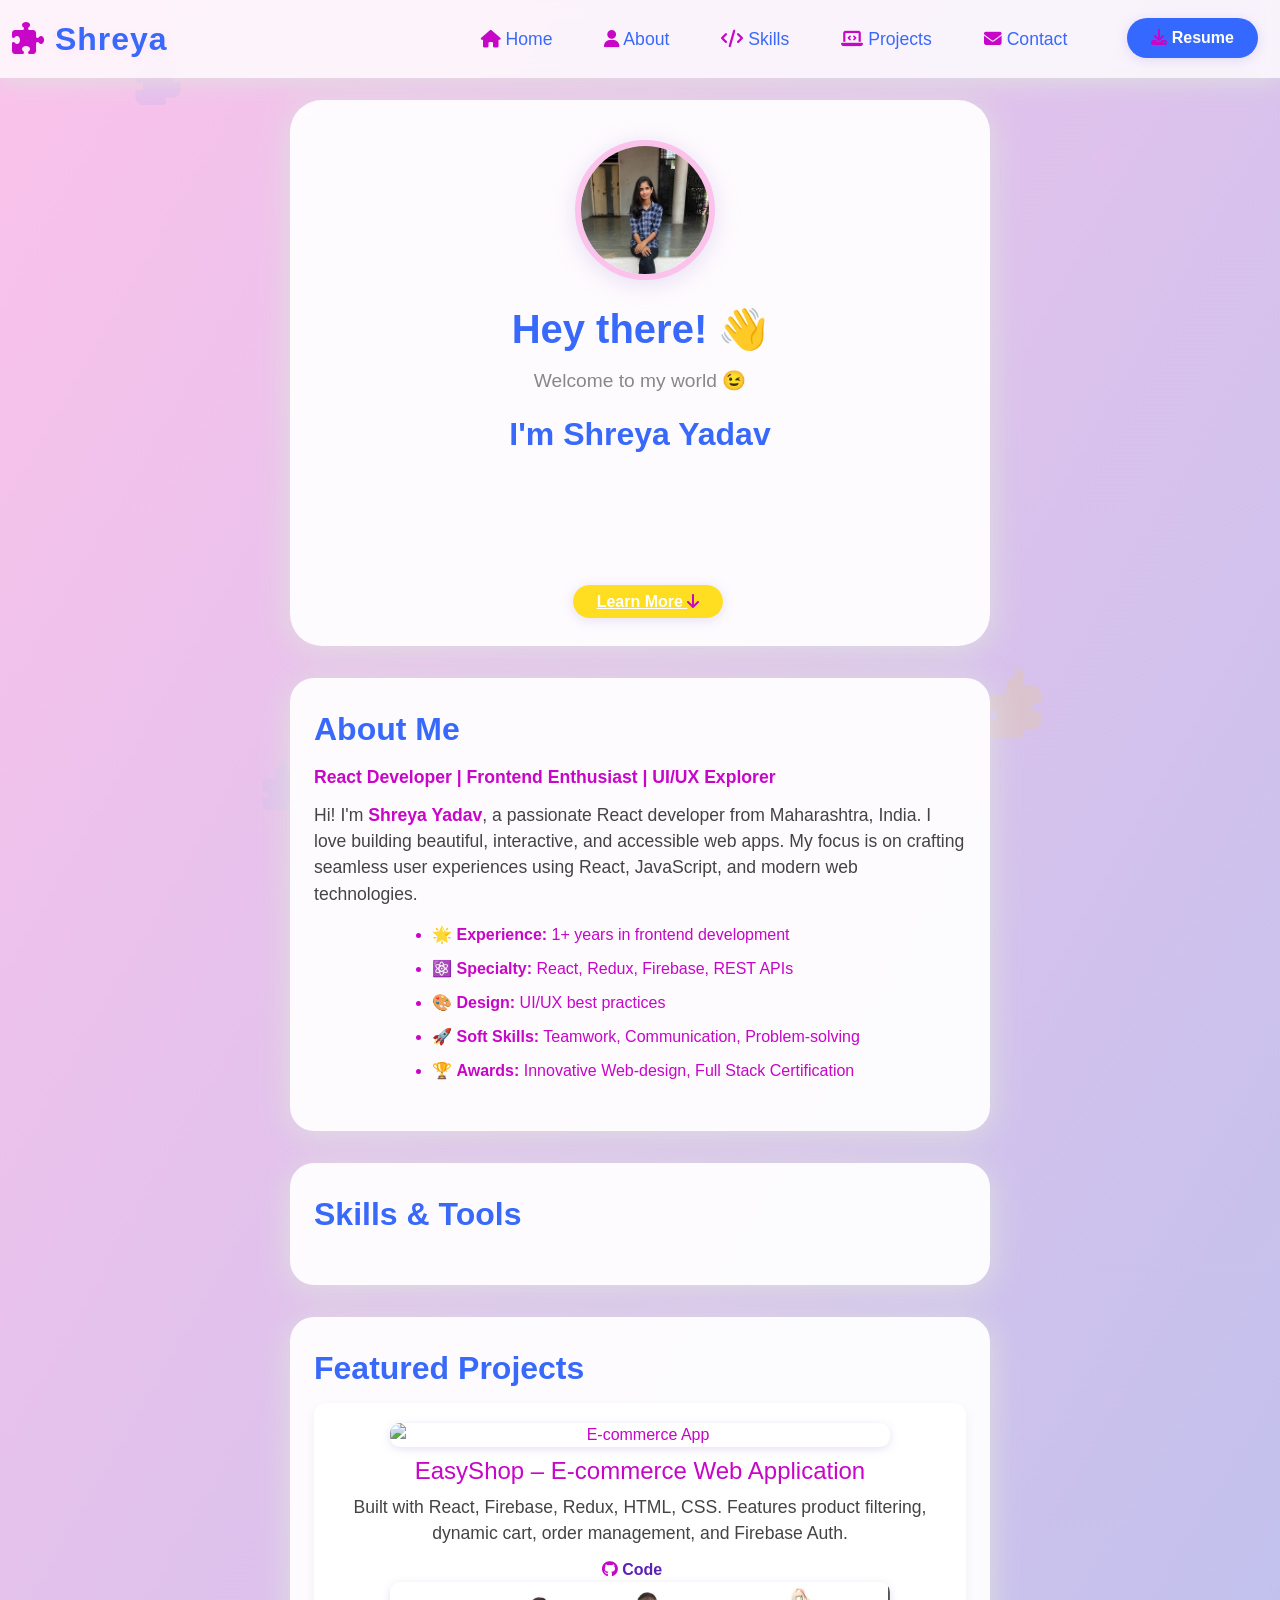
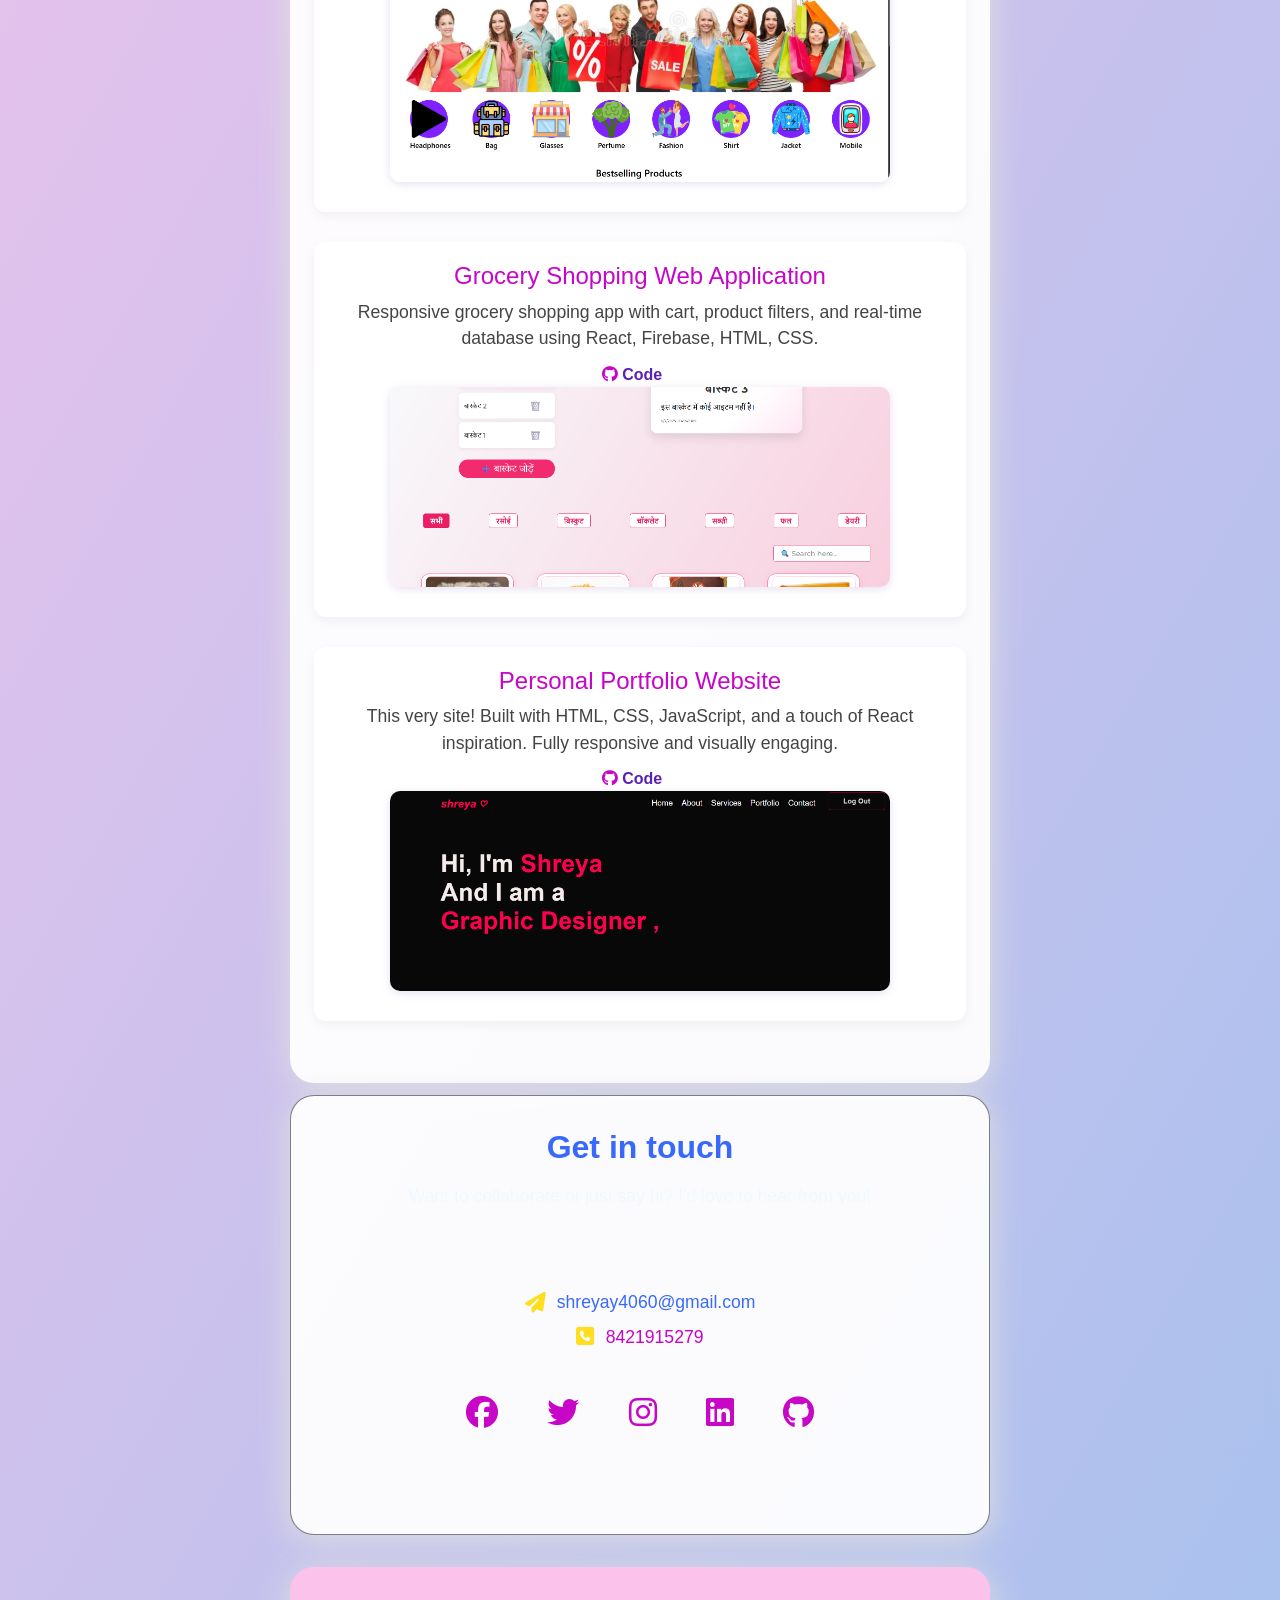
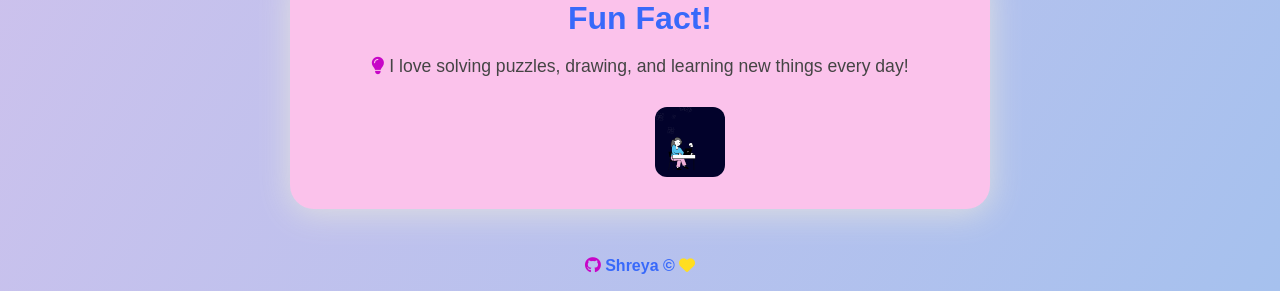
==== commit 7dde9bbd: "index update" ====
--- a/index.html
+++ b/index.html
@@ -434,7 +434,7 @@
   </div>
 
   <div class="project-card">
-    <img src="https://user-images.githubusercontent.com/106291230/236678464-6e3e9b3e-6a2b-4b3d-8e0e-7e7e9b3e9b3e.png" alt="Grocery App" class="project-img responsive-img" />
+    
     <h4>Grocery Shopping Web Application</h4>
     <p>
       Responsive grocery shopping app with cart, product filters, and real-time database using React, Firebase, HTML, CSS.
